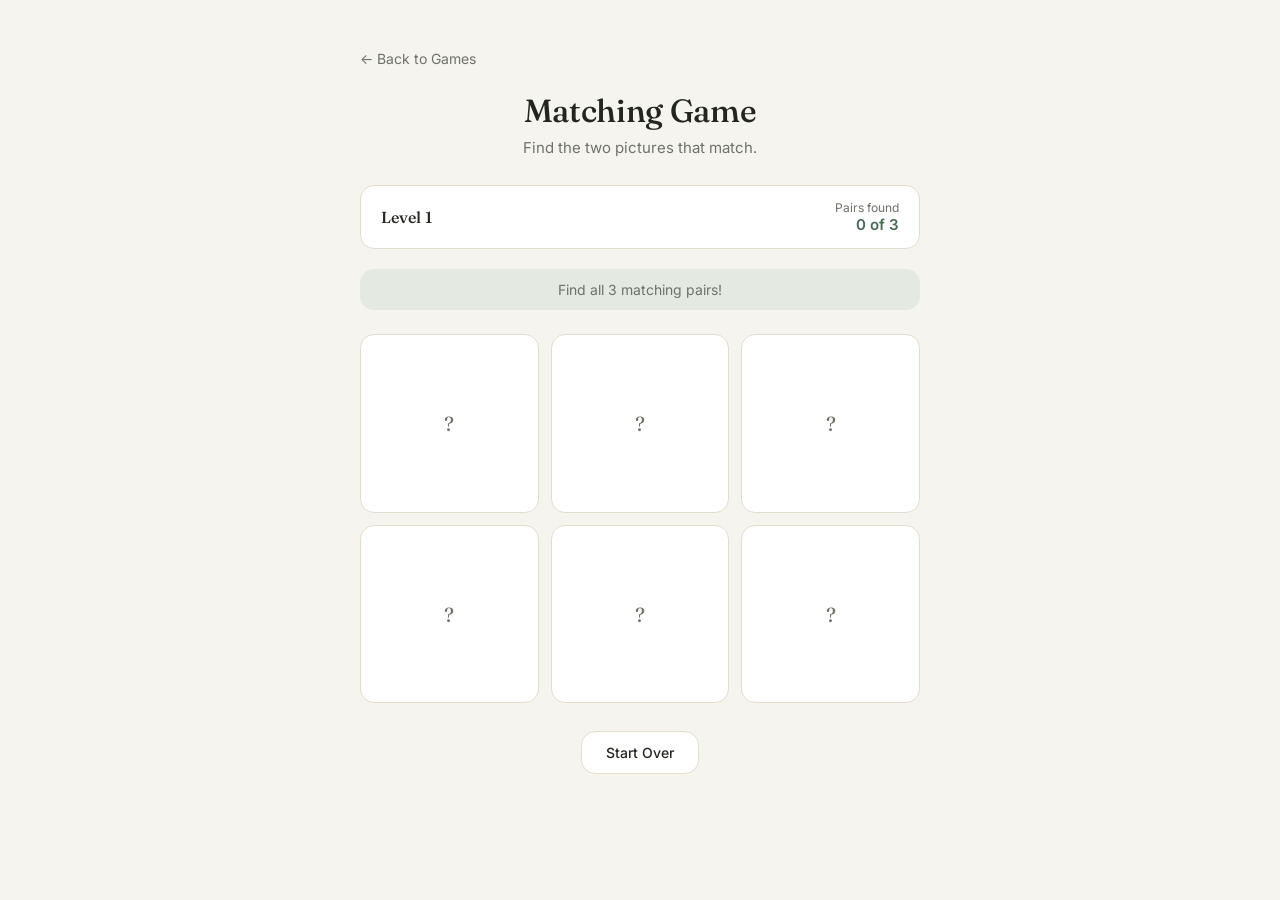
==== matching.html @ 6a3053bf "Add files via upload" ====
<!DOCTYPE html>
<html lang="en">
<head>
    <meta charset="UTF-8">
    <meta name="viewport" content="width=device-width, initial-scale=1.0">

    <title>Matching Game</title>

    <link rel="stylesheet" href="style.css">
</head>

<body>

    <main class="game-container">

        <a href="index.html" class="back-link">
            ← Back to Games
        </a>

        <h1>Matching Game</h1>

        <p class="instructions">
            Find the two pictures that match.
        </p>


        <div class="status-bar">

            <p id="levelDisplay" class="level-display">
                Level 1
            </p>


            <div class="stats">

                <div class="stat">

                    <span class="stat-label">
                        Pairs found
                    </span>

                    <span
                        id="pairsCounter"
                        class="stat-value"
                        aria-live="polite"
                    >
                        0 of 3
                    </span>

                </div>

            </div>

        </div>


        <div
            id="message"
            class="message"
            aria-live="polite"
        >
            Choose a card to begin.
        </div>


        <div
            id="gameBoard"
            class="game-board">
        </div>


        <div class="button-container">

            <button
                id="nextLevelButton"
                class="next-level-button"
                hidden
            >
                Next Level
            </button>


            <button
                id="restartButton"
                class="restart-button"
            >
                Start Over
            </button>

        </div>

    </main>


    <script src="matching.js"></script>

</body>
</html>
---- style.css ----
@import url('https://fonts.googleapis.com/css2?family=Fraunces:opsz,wght@9..144,400;9..144,500;9..144,600&family=Inter:wght@400;500;600&display=swap');

:root{
  --bg: #F6F4EE;
  --surface: #FFFFFF;
  --text-primary: #23261F;
  --text-secondary: #6E7268;
  --accent: #4C6B57;
  --accent-soft: #E4EAE1;
  --border: #E2DDCF;
  --border-hover: #C9C2AE;
  --radius: 14px;

  --success: #4C6B57;
  --success-soft: #E4EAE1;
  --retry: #B5654A;
  --retry-soft: #F3E4DD;
}

*{ box-sizing: border-box; }

body{
  margin: 0;
  min-height: 100vh;
  display: flex;
  align-items: flex-start;
  justify-content: center;
  background: var(--bg);
  color: var(--text-primary);
  font-family: 'Inter', -apple-system, BlinkMacSystemFont, sans-serif;
  padding: 48px 20px;
}

.game-container{
  width: 100%;
  max-width: 560px;
}

/* back link */

.back-link{
  display: inline-flex;
  align-items: center;
  gap: 4px;
  font-size: 14px;
  color: var(--text-secondary);
  text-decoration: none;
  margin-bottom: 24px;
  transition: color 0.2s ease;
}

.back-link:hover{
  color: var(--accent);
}

/* headings */

h1{
  font-family: 'Fraunces', serif;
  font-weight: 500;
  font-size: 32px;
  letter-spacing: -0.01em;
  text-align: center;
  margin: 0 0 8px;
  color: var(--text-primary);
}

.instructions{
  text-align: center;
  font-size: 15px;
  color: var(--text-secondary);
  margin: 0 0 28px;
}

/* status */

.status-bar{
  display: flex;
  align-items: center;
  justify-content: space-between;
  gap: 16px;
  background: var(--surface);
  border: 1px solid var(--border);
  border-radius: var(--radius);
  padding: 14px 20px;
  margin-bottom: 20px;
}

.level-display{
  font-family: 'Fraunces', serif;
  font-weight: 500;
  font-size: 16px;
  margin: 0;
  color: var(--text-primary);
}

.stats{
  display: flex;
  gap: 24px;
}

.stat{
  display: flex;
  flex-direction: column;
  align-items: flex-end;
}

.stat-label{
  font-size: 12px;
  color: var(--text-secondary);
}

.stat-value{
  font-size: 15px;
  font-weight: 600;
  color: var(--accent);
}

/* message */

.message{
  text-align: center;
  font-size: 14px;
  color: var(--text-secondary);
  background: var(--accent-soft);
  border-radius: var(--radius);
  padding: 12px 16px;
  margin: 0 0 24px;
  transition: background 0.2s ease, color 0.2s ease;
}

.message.message-success{
  background: var(--success-soft);
  color: var(--success);
}

.message.message-retry{
  background: var(--retry-soft);
  color: var(--retry);
}

/* matching game */

.game-board{
  display: grid;
  gap: 12px;
  margin-bottom: 28px;
}

.card{
  aspect-ratio: 1 / 1;
  display: flex;
  align-items: center;
  justify-content: center;
  font-size: 44px;
  background: var(--surface);
  border: 1px solid var(--border);
  border-radius: var(--radius);
  cursor: pointer;
  transition: border-color 0.2s ease, transform 0.15s ease, box-shadow 0.2s ease;
  padding: 0;
}

.card:hover:not(:disabled){
  border-color: var(--border-hover);
  transform: translateY(-1px);
  box-shadow: 0 4px 16px rgba(35, 38, 31, 0.06);
}

.card:focus-visible{
  outline: 2px solid var(--accent);
  outline-offset: 2px;
}

.card-back{
  color: var(--text-secondary);
  font-family: 'Fraunces', serif;
  font-size: 20px;
}

.card.flipped{
  border-color: var(--accent);
  background: var(--accent-soft);
}

.card.mismatch{
  border-color: var(--retry);
  background: var(--retry-soft);
}

.card.matched{
  border-color: var(--accent);
  background: var(--success-soft);
  opacity: 0.6;
  cursor: default;
  transform: none;
  box-shadow: none;
}

.game-board.game-won .card{
  animation: settle 0.4s ease;
}

@keyframes settle{
  0% { transform: scale(1); }
  50% { transform: scale(1.03); }
  100% { transform: scale(1); }
}

/* sorting game */

.sorting-label{
  text-align: center;
  font-size: 14px;
  color: var(--text-secondary);
  margin: 0 0 12px;
}

.color-items{
  display: flex;
  flex-wrap: wrap;
  justify-content: center;
  gap: 18px;
  margin-bottom: 28px;
}

.color-item{
  width: 100px;
  height: 100px;
  border-radius: 50%;
  border: 3.5px solid var(--surface);
  box-shadow: 0 0 0 1px var(--border);
  cursor: pointer;
  padding: 0;
  transition: transform 0.15s ease, box-shadow 0.2s ease;
}

.color-item:hover:not(:disabled){
  transform: translateY(-2px);
}

.color-item:focus-visible{
  outline: 2px solid var(--accent);
  outline-offset: 2px;
}

.color-item.selected{
  box-shadow: 0 0 0 5px var(--accent);
  transform: translateY(-2px);
}

.color-item.sorted{
  opacity: 0.3;
  cursor: default;
  transform: none;
  box-shadow: 0 0 0 1px var(--border);
}

.color-bins{
  display: flex;
  flex-wrap: wrap;
  justify-content: center;
  gap: 16px;
  margin-bottom: 28px;
}

.color-bin{
  display: flex;
  align-items: center;
  gap: 14px;
  padding: 18px 26px;
  background: var(--surface);
  border: 1px solid var(--border);
  border-radius: var(--radius);
  cursor: pointer;
  font-family: 'Inter', sans-serif;
  transition: border-color 0.2s ease, transform 0.15s ease, box-shadow 0.2s ease;
}

.color-bin:hover{
  border-color: var(--border-hover);
  transform: translateY(-1px);
  box-shadow: 0 4px 16px rgba(35, 38, 31, 0.06);
}

.color-bin:focus-visible{
  outline: 2px solid var(--accent);
  outline-offset: 2px;
}

.bin-color{
  width: 32px;
  height: 32px;
  border-radius: 50%;
  flex-shrink: 0;
}

.bin-name{
  font-size: 20px;
  color: var(--text-primary);
}

.color-bin.correct-bin{
  border-color: var(--accent);
  background: var(--success-soft);
}

.color-bin.incorrect-bin{
  border-color: var(--retry);
  background: var(--retry-soft);
}

/* buttons */

.button-container{
  display: flex;
  justify-content: center;
  gap: 12px;
}

.next-level-button,
.restart-button{
  font-family: 'Inter', sans-serif;
  font-size: 14px;
  font-weight: 500;
  padding: 12px 24px;
  border-radius: var(--radius);
  cursor: pointer;
  transition: transform 0.15s ease, box-shadow 0.2s ease, background 0.2s ease;
}

.next-level-button{
  background: var(--accent);
  color: var(--surface);
  border: 1px solid var(--accent);
}

.next-level-button:hover{
  transform: translateY(-1px);
  box-shadow: 0 4px 16px rgba(35, 38, 31, 0.12);
}

.restart-button{
  background: var(--surface);
  color: var(--text-primary);
  border: 1px solid var(--border);
}

.restart-button:hover{
  border-color: var(--border-hover);
  transform: translateY(-1px);
  box-shadow: 0 4px 16px rgba(35, 38, 31, 0.06);
}

.next-level-button:focus-visible,
.restart-button:focus-visible{
  outline: 2px solid var(--accent);
  outline-offset: 2px;
}

/* main page */

.menu-container{
  width: 100%;
  max-width: 480px;
}

.menu-badge{
  width: 56px;
  height: 56px;
  margin: 0 auto 28px;
  position: relative;
}
.menu-badge svg{ width: 100%; height: 100%; display: block; }
.menu-badge .ring-outer{
  fill: none;
  stroke: var(--accent);
  stroke-width: 1.2;
  opacity: 0.35;
  transform-origin: center;
  animation: breathe 4.5s ease-in-out infinite;
}
.menu-badge .ring-inner{
  fill: var(--accent-soft);
  stroke: var(--accent);
  stroke-width: 1.2;
}
@keyframes breathe{
  0%, 100% { transform: scale(0.85); opacity: 0.25; }
  50% { transform: scale(1); opacity: 0.5; }
}
@media (prefers-reduced-motion: reduce){
  .menu-badge .ring-outer{ animation: none; }
}

.game-selection{
  display: flex;
  flex-direction: column;
  gap: 12px;
}

.game-option{
  display: flex;
  align-items: center;
  gap: 16px;
  padding: 18px 20px;
  background: var(--surface);
  border: 1px solid var(--border);
  border-radius: var(--radius);
  text-decoration: none;
  color: inherit;
  transition: border-color 0.2s ease, transform 0.2s ease, box-shadow 0.2s ease;
}

.game-option:hover{
  border-color: var(--border-hover);
  transform: translateY(-1px);
  box-shadow: 0 4px 16px rgba(35, 38, 31, 0.06);
}

.game-option:focus-visible{
  outline: 2px solid var(--accent);
  outline-offset: 2px;
}

.game-icon{
  flex-shrink: 0;
  width: 44px;
  height: 44px;
  border-radius: 10px;
  background: var(--accent-soft);
  display: flex;
  align-items: center;
  justify-content: center;
}

.game-icon svg{
  width: 22px;
  height: 22px;
  stroke: var(--accent);
}

.game-option-text{
  flex: 1;
  min-width: 0;
}

.game-option-text h2{
  font-family: 'Fraunces', serif;
  font-weight: 500;
  font-size: 17px;
  margin: 0 0 3px;
  color: var(--text-primary);
}

.game-option-text p{
  font-size: 14px;
  color: var(--text-secondary);
  margin: 0;
  line-height: 1.4;
}

.game-arrow{
  flex-shrink: 0;
  color: var(--text-secondary);
  font-size: 18px;
  transition: transform 0.2s ease, color 0.2s ease;
}

.game-option:hover .game-arrow{
  transform: translateX(3px);
  color: var(--accent);
}

.menu-note{
  text-align: center;
  font-size: 13px;
  color: var(--text-secondary);
  margin: 32px 0 0;
}
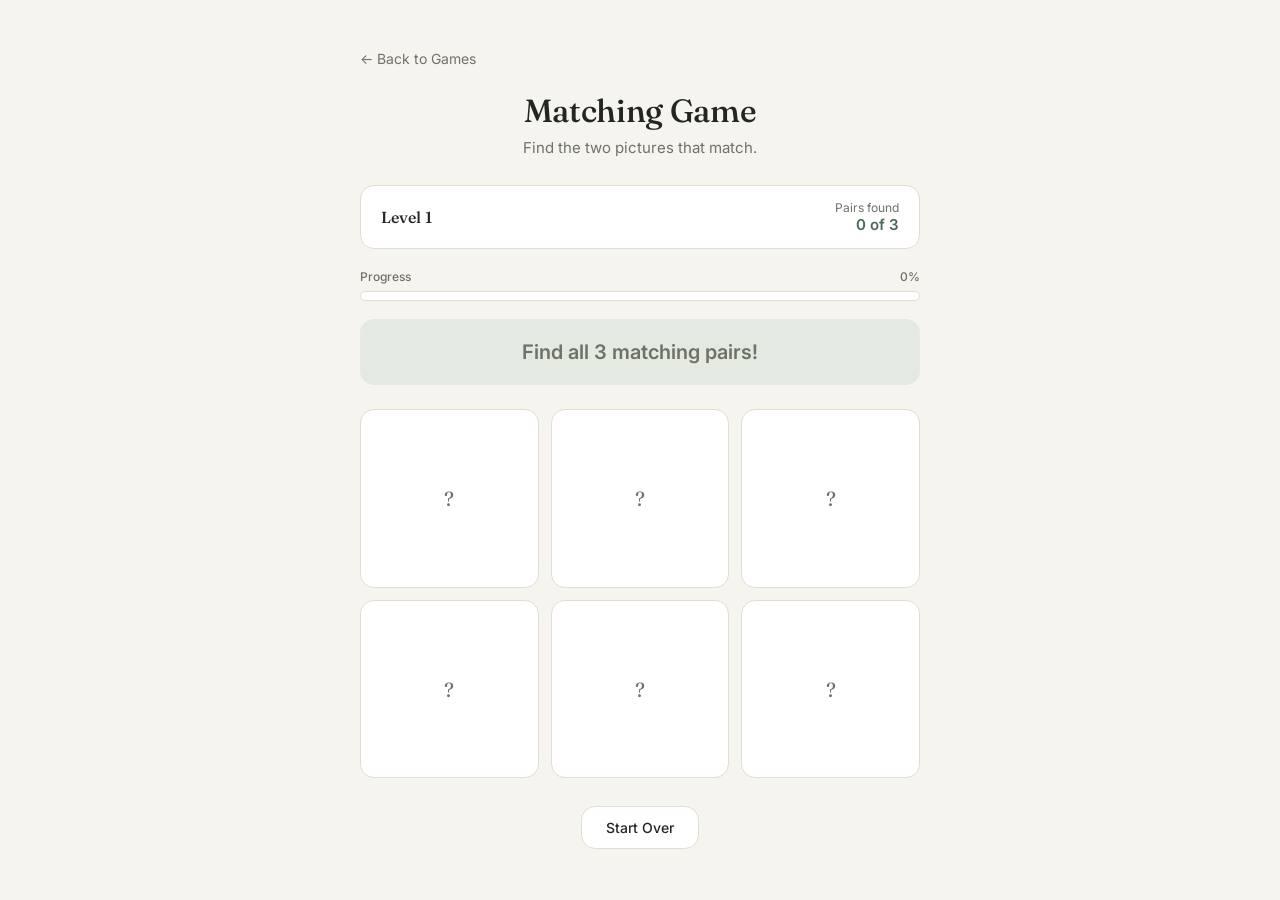
==== commit 49a1e436: "Update games and add new features" ====
--- a/matching.html
+++ b/matching.html
@@ -26,41 +26,68 @@
 
         <div class="status-bar">
 
-            <p id="levelDisplay" class="level-display">
-                Level 1
-            </p>
+    <p id="levelDisplay" class="level-display">
+        Level 1
+    </p>
 
+    <div class="stats">
 
-            <div class="stats">
+        <div class="stat">
 
-                <div class="stat">
+            <span class="stat-label">
+                Pairs found
+            </span>
 
-                    <span class="stat-label">
-                        Pairs found
-                    </span>
-
-                    <span
-                        id="pairsCounter"
-                        class="stat-value"
-                        aria-live="polite"
-                    >
-                        0 of 3
-                    </span>
-
-                </div>
-
-            </div>
+            <span
+                id="pairsCounter"
+                class="stat-value"
+                aria-live="polite"
+            >
+                0 of 3
+            </span>
 
         </div>
 
+    </div>
 
+</div>
+
+
+<!-- Progress Bar -->
+<div class="progress-section">
+
+    <div class="progress-info">
+        <span>Progress</span>
+        <span id="progressPercent">0%</span>
+    </div>
+
+    <div
+        id="progressBar"
+        class="progress-track"
+        role="progressbar"
+        aria-label="Level progress"
+        aria-valuemin="0"
+        aria-valuemax="100"
+        aria-valuenow="0"
+    >
         <div
-            id="message"
-            class="message"
-            aria-live="polite"
-        >
-            Choose a card to begin.
+            id="progressFill"
+            class="progress-fill">
         </div>
+    </div>
+
+</div>
+
+
+<div
+    id="message"
+    class="message"
+    aria-live="polite"
+>
+    <span id="messageText">
+        Choose a card to begin.
+    </span>
+</div>
 
 
         <div
--- a/style.css
+++ b/style.css
@@ -118,15 +118,27 @@
 
 /* message */
 
-.message{
+.message {
   text-align: center;
-  font-size: 14px;
+
+  /* Bigger, easier-to-read text */
+  font-size: 20px;
+  font-weight: 600;
+  line-height: 1.5;
+
   color: var(--text-secondary);
   background: var(--accent-soft);
+
   border-radius: var(--radius);
-  padding: 12px 16px;
+
+  /* Makes the message box larger too */
+  padding: 18px 20px;
+
   margin: 0 0 24px;
-  transition: background 0.2s ease, color 0.2s ease;
+
+  transition:
+    background 0.2s ease,
+    color 0.2s ease;
 }
 
 .message.message-success{
@@ -477,4 +489,447 @@
   font-size: 13px;
   color: var(--text-secondary);
   margin: 32px 0 0;
+}
+
+/* progress */
+
+.progress-section {
+  margin-bottom: 18px;
+}
+
+.progress-info {
+  display: flex;
+  justify-content: space-between;
+  align-items: center;
+
+  margin-bottom: 7px;
+
+  font-size: 12px;
+  font-weight: 500;
+
+  color: var(--text-secondary);
+}
+
+.progress-track {
+  width: 100%;
+  height: 10px;
+
+  overflow: hidden;
+
+  background: var(--surface);
+
+  border: 1px solid var(--border);
+  border-radius: 999px;
+}
+
+.progress-fill {
+  width: 0%;
+  height: 100%;
+
+  background: var(--accent);
+
+  border-radius: 999px;
+
+  transition: width 0.4s ease;
+}
+
+
+/* confetti */
+
+.confetti-piece {
+  position: fixed;
+
+  width: 12px;
+  height: 12px;
+
+  border-radius: 3px;
+
+  pointer-events: none;
+
+  z-index: 9999;
+
+  animation:
+    confetti-pop 900ms ease-out forwards;
+}
+
+@keyframes confetti-pop {
+
+  0% {
+    transform:
+      translate(-50%, -50%)
+      scale(0.5)
+      rotate(0deg);
+
+    opacity: 1;
+  }
+
+  70% {
+    opacity: 1;
+  }
+
+  100% {
+    transform:
+      translate(
+        calc(-50% + var(--x)),
+        calc(-50% + var(--y))
+      )
+      scale(1)
+      rotate(var(--rotation));
+
+    opacity: 0;
+  }
+}
+
+
+/* respect reduced motion settings */
+
+@media (prefers-reduced-motion: reduce) {
+
+  .confetti-piece {
+    display: none;
+  }
+
+  .progress-fill {
+    transition: none;
+  }
+}
+
+
+
+/* ========================================
+   LARGE MATCHING INSTRUCTION CARD
+======================================== */
+
+.message.message-target {
+  display: flex;
+  flex-direction: column;
+  align-items: center;
+  justify-content: center;
+
+  background: var(--surface);
+
+  border: 2px solid var(--accent);
+  border-radius: 18px;
+
+  padding: 22px 20px;
+
+  min-height: 180px;
+
+  box-shadow: 0 4px 16px rgba(35, 38, 31, 0.06);
+}
+
+
+/* "Find another" */
+
+.target-title {
+  display: block;
+
+  font-size: 22px;
+  font-weight: 600;
+
+  color: var(--text-primary);
+
+  margin-bottom: 8px;
+}
+
+
+/* Large target picture */
+
+.target-emoji {
+  display: block;
+
+  font-size: 64px;
+  line-height: 1.2;
+
+  margin: 4px 0 10px;
+}
+
+
+/* "Choose the matching card" */
+
+.target-hint {
+  display: block;
+
+  font-size: 15px;
+  font-weight: 500;
+
+  color: var(--text-secondary);
+}
+
+
+
+/* ========================================
+   OBJECT SORTING
+======================================== */
+
+
+/* Theme choices */
+
+.theme-options {
+  display: grid;
+  grid-template-columns: repeat(3, 1fr);
+  gap: 14px;
+  margin-bottom: 28px;
+}
+
+.theme-button {
+  min-height: 170px;
+
+  display: flex;
+  flex-direction: column;
+  align-items: center;
+  justify-content: center;
+
+  padding: 20px 14px;
+
+  background: var(--surface);
+
+  border: 2px solid var(--border);
+  border-radius: 18px;
+
+  cursor: pointer;
+
+  font-family: 'Inter', sans-serif;
+
+  transition:
+    transform 0.15s ease,
+    border-color 0.2s ease,
+    box-shadow 0.2s ease;
+}
+
+.theme-button:hover {
+  transform: translateY(-2px);
+
+  border-color: var(--accent);
+
+  box-shadow:
+    0 4px 16px rgba(35, 38, 31, 0.08);
+}
+
+.theme-button:focus-visible {
+  outline: 3px solid var(--accent);
+  outline-offset: 3px;
+}
+
+.theme-emoji {
+  font-size: 52px;
+  line-height: 1;
+
+  margin-bottom: 12px;
+}
+
+.theme-name {
+  font-family: 'Fraunces', serif;
+
+  font-size: 21px;
+  font-weight: 600;
+
+  color: var(--text-primary);
+
+  margin-bottom: 6px;
+}
+
+.theme-description {
+  font-size: 13px;
+  line-height: 1.4;
+
+  color: var(--text-secondary);
+
+  text-align: center;
+}
+
+
+/* ========================================
+   OBJECTS TO SORT
+======================================== */
+
+.object-items {
+  display: grid;
+
+  grid-template-columns:
+    repeat(3, 1fr);
+
+  gap: 14px;
+
+  margin-bottom: 30px;
+}
+
+.object-item {
+  min-height: 130px;
+
+  display: flex;
+  flex-direction: column;
+
+  align-items: center;
+  justify-content: center;
+
+  gap: 8px;
+
+  background: var(--surface);
+
+  border: 2px solid var(--border);
+  border-radius: 18px;
+
+  cursor: pointer;
+
+  font-family: 'Inter', sans-serif;
+
+  padding: 14px;
+
+  transition:
+    transform 0.15s ease,
+    border-color 0.2s ease,
+    box-shadow 0.2s ease;
+}
+
+.object-item:hover:not(:disabled) {
+  transform: translateY(-2px);
+
+  border-color: var(--border-hover);
+
+  box-shadow:
+    0 4px 16px rgba(35, 38, 31, 0.08);
+}
+
+.object-item:focus-visible {
+  outline: 3px solid var(--accent);
+  outline-offset: 3px;
+}
+
+.object-item.selected {
+  border: 4px solid var(--accent);
+
+  background: var(--accent-soft);
+
+  transform: scale(1.04);
+}
+
+.object-item.sorted {
+  opacity: 0.25;
+
+  cursor: default;
+
+  transform: none;
+}
+
+.object-emoji {
+  font-size: 54px;
+
+  line-height: 1;
+}
+
+.object-name {
+  font-size: 17px;
+
+  font-weight: 600;
+
+  color: var(--text-primary);
+}
+
+
+/* ========================================
+   SORTING CATEGORY BOXES
+======================================== */
+
+.object-bins {
+  display: grid;
+
+  grid-template-columns:
+    repeat(2, 1fr);
+
+  gap: 18px;
+
+  margin-bottom: 30px;
+}
+
+.object-bin {
+  min-height: 150px;
+
+  display: flex;
+  flex-direction: column;
+
+  align-items: center;
+  justify-content: center;
+
+  gap: 10px;
+
+  padding: 20px;
+
+  background: var(--surface);
+
+  border: 3px solid var(--border);
+
+  border-radius: 20px;
+
+  cursor: pointer;
+
+  font-family: 'Inter', sans-serif;
+
+  transition:
+    transform 0.15s ease,
+    border-color 0.2s ease,
+    background 0.2s ease;
+}
+
+.object-bin:hover {
+  transform: translateY(-2px);
+
+  border-color: var(--accent);
+}
+
+.object-bin:focus-visible {
+  outline: 3px solid var(--accent);
+  outline-offset: 3px;
+}
+
+.bin-emoji {
+  font-size: 54px;
+  line-height: 1;
+}
+
+.object-bin .bin-name {
+  font-family: 'Fraunces', serif;
+
+  font-size: 22px;
+  font-weight: 600;
+
+  color: var(--text-primary);
+}
+
+.object-bin.correct-bin {
+  border-color: var(--success);
+
+  background: var(--success-soft);
+}
+
+.object-bin.incorrect-bin {
+  border-color: var(--retry);
+
+  background: var(--retry-soft);
+}
+
+
+/* ========================================
+   SMALL SCREEN
+======================================== */
+
+@media (max-width: 520px) {
+
+  .theme-options {
+    grid-template-columns: 1fr;
+  }
+
+  .theme-button {
+    min-height: 130px;
+  }
+
+  .object-items {
+    grid-template-columns:
+      repeat(2, 1fr);
+  }
+
+  .object-bins {
+    grid-template-columns: 1fr;
+  }
+
 }
